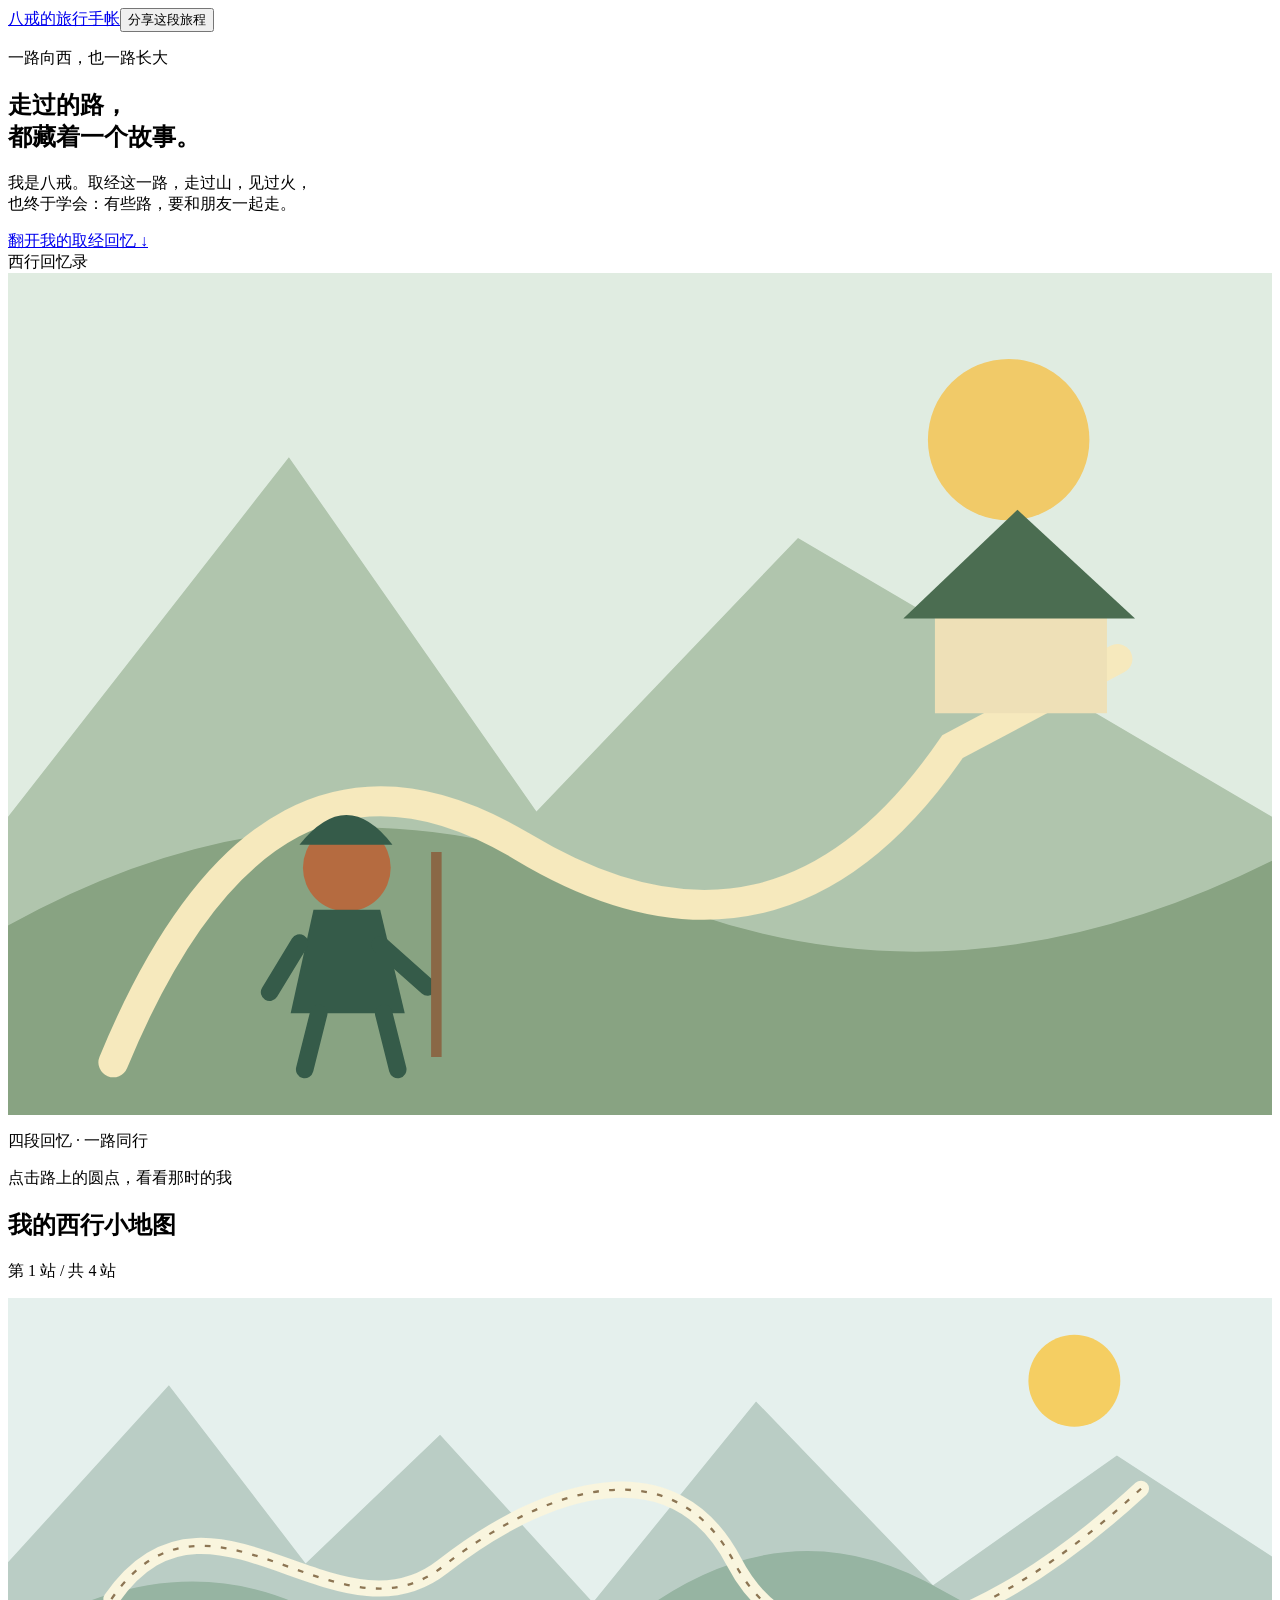
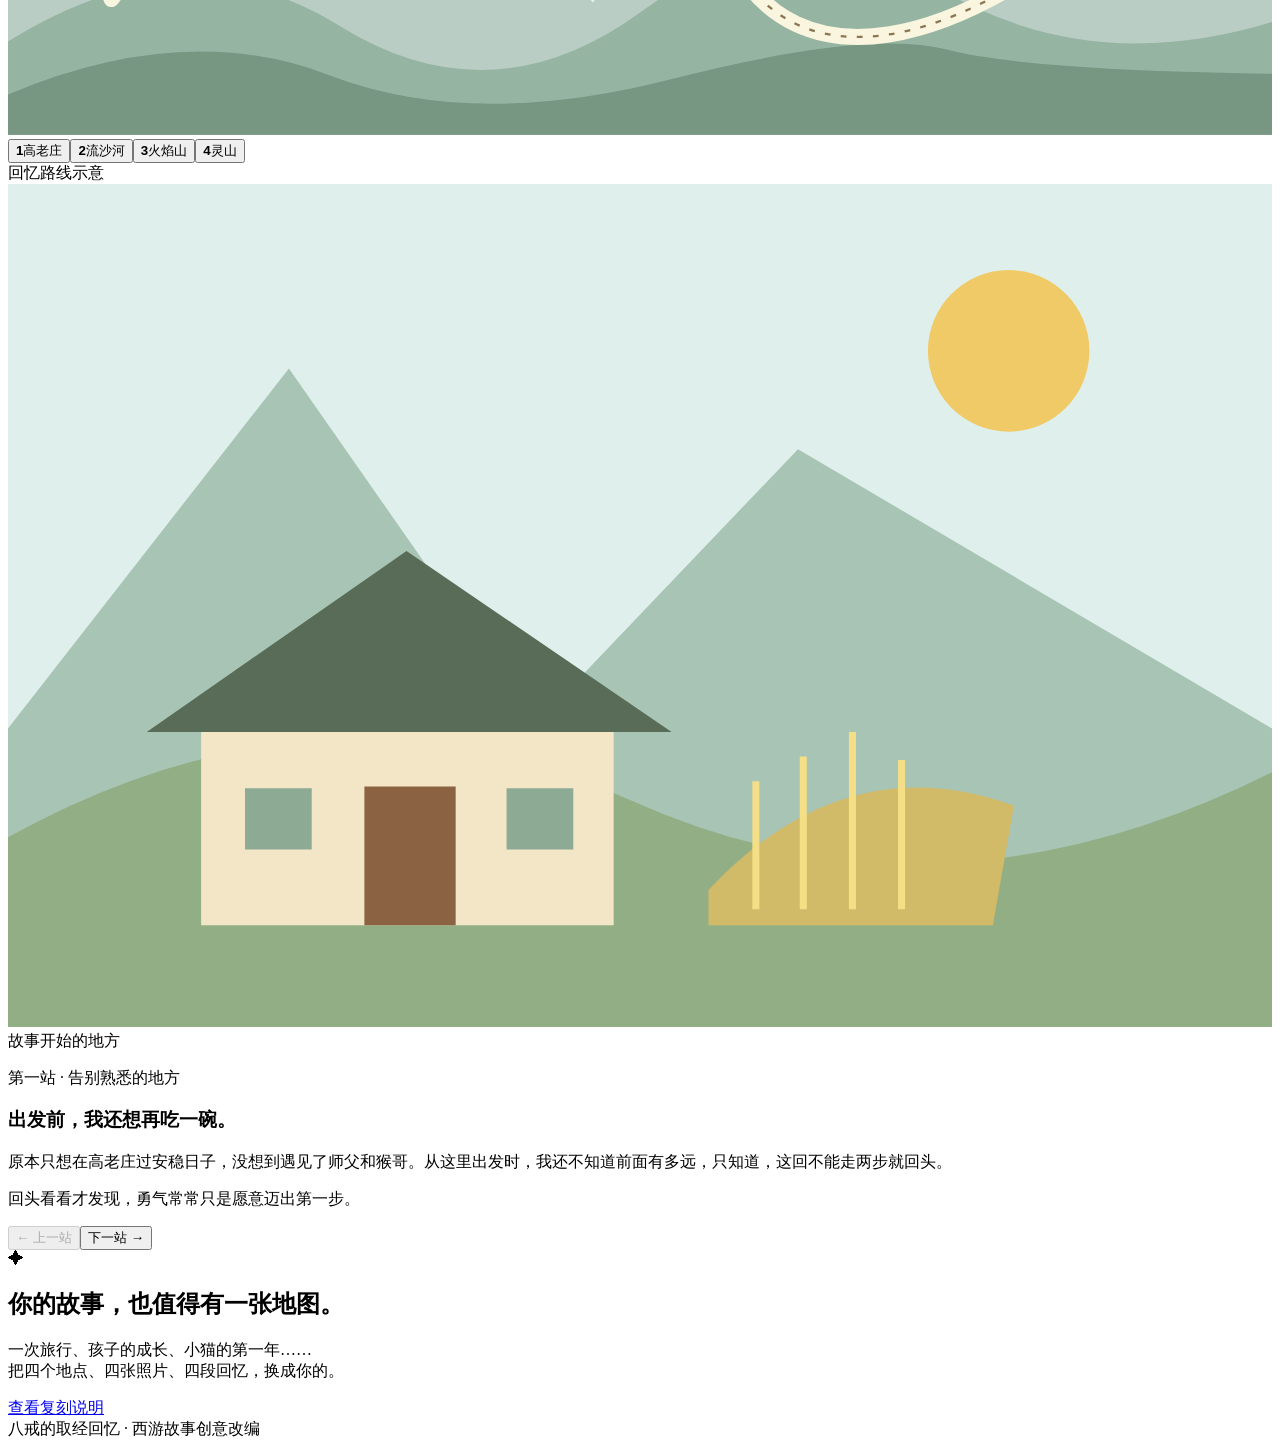
==== index.html @ df61aba3 "Add tutorial website index.html" ====
<!doctype html>
<html lang="zh-CN">
<head><meta charset="utf-8"><meta name="viewport" content="width=device-width,initial-scale=1"><title>八戒的取经回忆地图</title><meta name="description" content="点开一站，翻开一段取经回忆。一个可以换成自己人生故事的小网站。"><link rel="stylesheet" href="style.css"></head>
<body>
<header><a class="brand" href="#">八戒的旅行手帐</a><button id="share">分享这段旅程</button></header>
<main>
<section class="intro"><div><p class="small">一路向西，也一路长大</p><h1>走过的路，<br>都藏着一个故事。</h1><p class="lead">我是八戒。取经这一路，走过山，见过火，<br>也终于学会：有些路，要和朋友一起走。</p><a class="start" href="#journey">翻开我的取经回忆 <span>↓</span></a></div><div class="cover"><span class="stamp">西行回忆录</span><div class="cover-art" id="coverArt"></div><p>四段回忆 · 一路同行</p></div></section>
<section id="journey" class="journey"><div class="section-head"><div><p class="small">点击路上的圆点，看看那时的我</p><h2>我的西行小地图</h2></div><p id="count">第一站 / 共四站</p></div>
<div class="map" aria-label="取经回忆路线，示意地图"><svg class="landscape" viewBox="0 0 1100 380" preserveAspectRatio="xMidYMid slice" aria-hidden="true"><rect width="1100" height="380" fill="#e5f0ed"/><circle cx="928" cy="72" r="40" fill="#f5ce62"/><path d="M0 230L140 76 259 231 376 119 509 265 651 90 805 250 965 137 1100 225V380H0Z" fill="#bacdc5"/><path d="M0 299Q155 202 288 285T551 273T812 254T1100 282V380H0Z" fill="#96b4a2"/><path d="M0 345Q154 280 279 328T576 332T817 306T1100 327V380H0Z" fill="#779783"/><path d="M90 262C174 140 286 306 378 234S580 130 632 230 820 319 986 166" fill="none" stroke="#f9f5de" stroke-width="14" stroke-linecap="round"/><path d="M90 262C174 140 286 306 378 234S580 130 632 230 820 319 986 166" fill="none" stroke="#8d7654" stroke-width="2" stroke-dasharray="5 9"/></svg><div id="pins"></div><span class="map-note">回忆路线示意</span></div>
<div class="memory"><div class="picture"><img id="storyImage" alt=""><span id="caption"></span></div><article aria-live="polite"><p class="small" id="chapter"></p><h3 id="storyTitle"></h3><p id="storyText"></p><p class="thought" id="thought"></p><div class="turn"><button id="prev" aria-label="上一站">← 上一站</button><button id="next" aria-label="下一站">下一站 →</button></div></article></div>
</section>
<section class="ending"><span>✦</span><h2>你的故事，也值得有一张地图。</h2><p>一次旅行、孩子的成长、小猫的第一年……<br>把四个地点、四张照片、四段回忆，换成你的。</p><a href="README.md">查看复刻说明</a></section>
</main><footer>八戒的取经回忆 · 西游故事创意改编</footer><p id="status" role="status"></p>
<script src="data.js"></script><script src="app.js"></script>
</body></html>
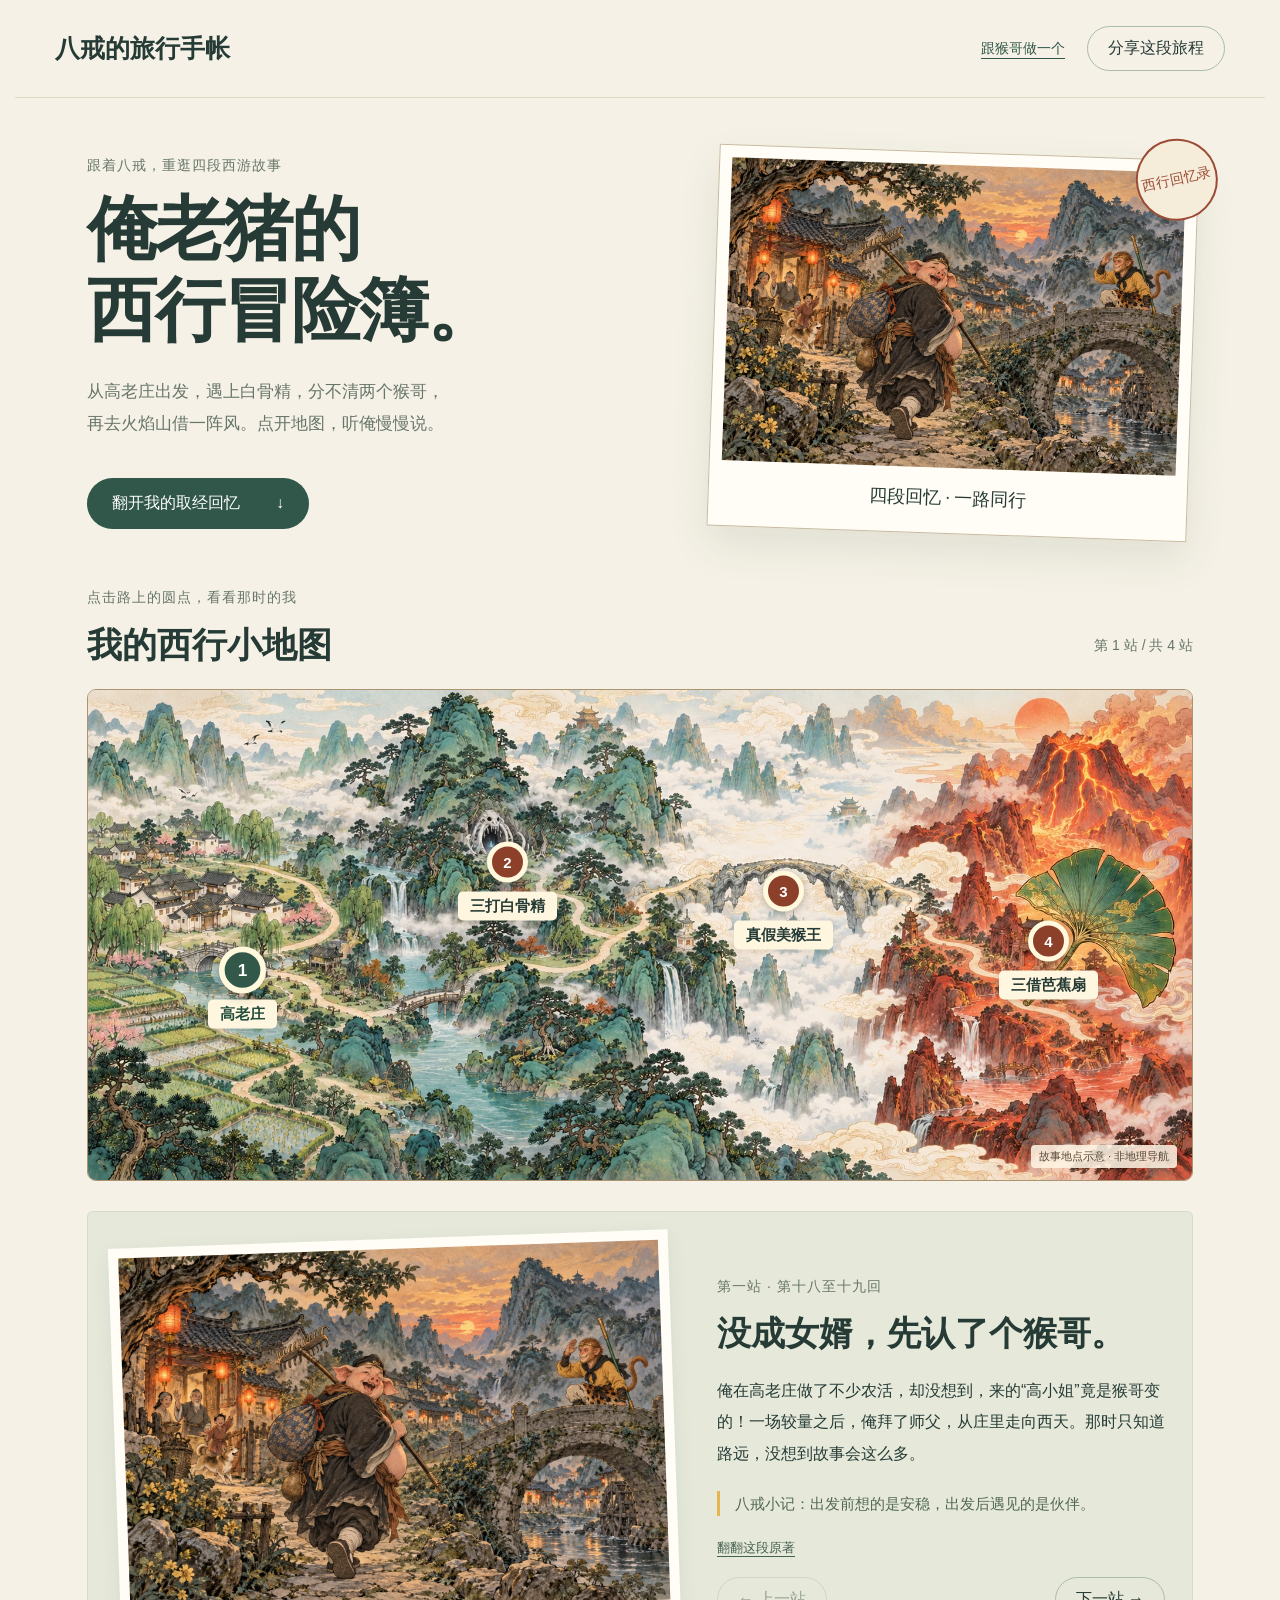
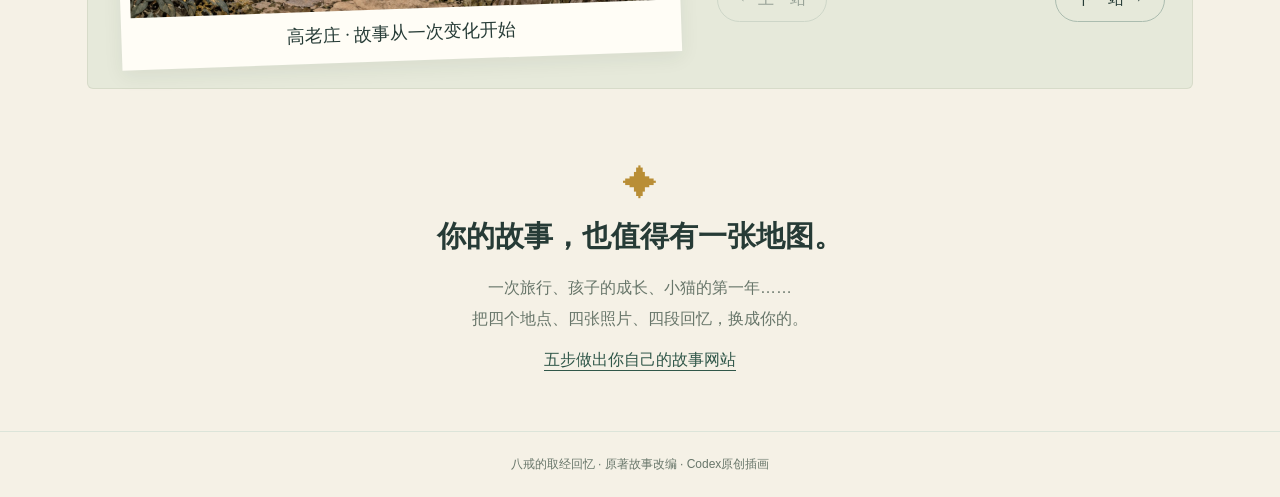
==== commit 0543d549: "Upgrade illustrated story map with consistent character references and five-step tutorial" ====
--- a/index.html
+++ b/index.html
@@ -1,15 +1,15 @@
 <!doctype html>
 <html lang="zh-CN">
-<head><meta charset="utf-8"><meta name="viewport" content="width=device-width,initial-scale=1"><title>八戒的取经回忆地图</title><meta name="description" content="点开一站，翻开一段取经回忆。一个可以换成自己人生故事的小网站。"><link rel="stylesheet" href="style.css"></head>
+<head><meta charset="utf-8"><meta name="viewport" content="width=device-width,initial-scale=1"><title>八戒的取经回忆地图</title><meta name="description" content="点开一站，翻开一段取经回忆。一个可以换成自己人生故事的小网站。"><link rel="stylesheet" href="style.css"><link rel="stylesheet" href="storybook.css"></head>
 <body>
-<header><a class="brand" href="#">八戒的旅行手帐</a><button id="share">分享这段旅程</button></header>
+<header><a class="brand" href="#">八戒的旅行手帐</a><nav><a href="steps.html">跟猴哥做一个</a><button id="share">分享这段旅程</button></nav></header>
 <main>
-<section class="intro"><div><p class="small">一路向西，也一路长大</p><h1>走过的路，<br>都藏着一个故事。</h1><p class="lead">我是八戒。取经这一路，走过山，见过火，<br>也终于学会：有些路，要和朋友一起走。</p><a class="start" href="#journey">翻开我的取经回忆 <span>↓</span></a></div><div class="cover"><span class="stamp">西行回忆录</span><div class="cover-art" id="coverArt"></div><p>四段回忆 · 一路同行</p></div></section>
+<section class="intro"><div><p class="small">跟着八戒，重逛四段西游故事</p><h1>俺老猪的<br>西行冒险簿。</h1><p class="lead">从高老庄出发，遇上白骨精，分不清两个猴哥，<br>再去火焰山借一阵风。点开地图，听俺慢慢说。</p><a class="start" href="#journey">翻开我的取经回忆 <span>↓</span></a></div><div class="cover"><span class="stamp">西行回忆录</span><div class="cover-art" id="coverArt"></div><p>四段回忆 · 一路同行</p></div></section>
 <section id="journey" class="journey"><div class="section-head"><div><p class="small">点击路上的圆点，看看那时的我</p><h2>我的西行小地图</h2></div><p id="count">第一站 / 共四站</p></div>
-<div class="map" aria-label="取经回忆路线，示意地图"><svg class="landscape" viewBox="0 0 1100 380" preserveAspectRatio="xMidYMid slice" aria-hidden="true"><rect width="1100" height="380" fill="#e5f0ed"/><circle cx="928" cy="72" r="40" fill="#f5ce62"/><path d="M0 230L140 76 259 231 376 119 509 265 651 90 805 250 965 137 1100 225V380H0Z" fill="#bacdc5"/><path d="M0 299Q155 202 288 285T551 273T812 254T1100 282V380H0Z" fill="#96b4a2"/><path d="M0 345Q154 280 279 328T576 332T817 306T1100 327V380H0Z" fill="#779783"/><path d="M90 262C174 140 286 306 378 234S580 130 632 230 820 319 986 166" fill="none" stroke="#f9f5de" stroke-width="14" stroke-linecap="round"/><path d="M90 262C174 140 286 306 378 234S580 130 632 230 820 319 986 166" fill="none" stroke="#8d7654" stroke-width="2" stroke-dasharray="5 9"/></svg><div id="pins"></div><span class="map-note">回忆路线示意</span></div>
-<div class="memory"><div class="picture"><img id="storyImage" alt=""><span id="caption"></span></div><article aria-live="polite"><p class="small" id="chapter"></p><h3 id="storyTitle"></h3><p id="storyText"></p><p class="thought" id="thought"></p><div class="turn"><button id="prev" aria-label="上一站">← 上一站</button><button id="next" aria-label="下一站">下一站 →</button></div></article></div>
+<div class="map-scroll"><div class="map" aria-label="取经回忆路线，示意地图"><img class="landscape story-map" src="images/map-v2.webp" alt="高老庄、白虎岭、云间辨真与火焰山的手绘西游地图"><div id="pins"></div><span class="map-note">故事地点示意 · 非地理导航</span></div></div><p class="mobile-hint">左右滑动地图，点开路上的故事</p>
+<div class="memory"><div class="picture"><img id="storyImage" alt=""><span id="caption"></span></div><article aria-live="polite"><p class="small" id="chapter"></p><h3 id="storyTitle"></h3><p id="storyText"></p><p class="thought" id="thought"></p><a id="sourceLink" target="_blank" rel="noopener">翻翻这段原著</a><div class="turn"><button id="prev" aria-label="上一站">← 上一站</button><button id="next" aria-label="下一站">下一站 →</button></div></article></div>
 </section>
-<section class="ending"><span>✦</span><h2>你的故事，也值得有一张地图。</h2><p>一次旅行、孩子的成长、小猫的第一年……<br>把四个地点、四张照片、四段回忆，换成你的。</p><a href="README.md">查看复刻说明</a></section>
-</main><footer>八戒的取经回忆 · 西游故事创意改编</footer><p id="status" role="status"></p>
+<section class="ending"><span>✦</span><h2>你的故事，也值得有一张地图。</h2><p>一次旅行、孩子的成长、小猫的第一年……<br>把四个地点、四张照片、四段回忆，换成你的。</p><a href="steps.html">五步做出你自己的故事网站</a></section>
+</main><footer>八戒的取经回忆 · 原著故事改编 · Codex原创插画</footer><p id="status" role="status"></p>
 <script src="data.js"></script><script src="app.js"></script>
 </body></html>
--- a/style.css
+++ b/style.css
@@ -0,0 +1 @@
+:root{--ink:#243e36;--paper:#f8faf5;--green:#355b49;--gold:#e7b550;--muted:#62776a}*{box-sizing:border-box}html{scroll-behavior:smooth;scroll-padding-top:24px}body{margin:0;color:var(--ink);background:var(--paper);font-family:"Microsoft YaHei","PingFang SC",sans-serif}header{max-width:1250px;margin:auto;padding:26px 40px;display:flex;justify-content:space-between;align-items:center;border-bottom:1px solid #dce4d9}.brand{font-family:"STKaiti","KaiTi",serif;font-size:25px;font-weight:bold;color:var(--ink);text-decoration:none}button,a.start{font:inherit}button{cursor:pointer;background:transparent;border:1px solid #abbcaf;border-radius:30px;padding:11px 20px;color:var(--ink)}button:hover{background:#e7eee3}button:disabled{opacity:.4;cursor:default}button:focus-visible,a:focus-visible{outline:3px solid #b87814;outline-offset:5px}main{max-width:1170px;margin:auto;padding:0 32px}.intro{display:grid;grid-template-columns:1.2fr 1fr;gap:70px;padding:68px 0 74px;align-items:center}.small{font-size:14px;letter-spacing:1px;color:var(--muted);margin:0 0 15px}h1,h2,h3{font-family:"STKaiti","KaiTi","Songti SC",serif}h1{font-size:64px;line-height:1.18;letter-spacing:-2px;margin:0 0 25px}p.lead{font-size:17px;line-height:1.9;color:var(--muted)}.start{display:inline-flex;gap:36px;align-items:center;background:var(--green);color:white;border-radius:30px;padding:15px 25px;text-decoration:none;margin-top:20px}.cover{position:relative;background:#fff;transform:rotate(3deg);padding:18px 18px 8px;box-shadow:0 18px 42px #26443719;border:1px solid #e0e6dd}.cover-art svg{width:100%;display:block}.cover p{text-align:center;font-family:"KaiTi",serif;font-size:18px}.stamp{position:absolute;right:-20px;top:-22px;z-index:1;border:2px solid #a25142;color:#a25142;border-radius:50%;width:82px;height:82px;display:grid;place-items:center;background:#faf6e7;transform:rotate(-14deg);font-size:14px}.section-head{display:flex;justify-content:space-between;align-items:end;margin-bottom:24px}h2{font-size:35px;margin:0}.section-head>p{font-size:14px;color:var(--muted)}.map{position:relative;height:350px;border-radius:7px;overflow:hidden;border:1px solid #cbd9cd}.landscape{width:100%;height:100%;position:absolute}.pin{position:absolute;transform:translate(-50%,-50%);padding:0;border:0;background:none;text-align:center;min-width:100px}.pin:hover{background:none}.pin b{display:grid;place-items:center;margin:auto auto 9px;width:41px;height:41px;border:5px solid #faf8e8;background:#355b49;border-radius:50%;color:white;box-shadow:0 3px 10px #253f3440;font-size:15px}.pin span{background:#faf8e8;padding:5px 12px;border-radius:5px;display:inline-block;font-size:15px;font-weight:600}.pin[aria-pressed=true] b{background:#bd6b38;transform:scale(1.14)}.pin[aria-pressed=true] span{color:#a45325}.map-note{position:absolute;bottom:12px;right:15px;color:#fff;font-size:12px;background:#355b4999;padding:4px 8px;border-radius:4px}.memory{display:grid;grid-template-columns:1fr 1fr;gap:65px;align-items:center;margin:38px 0 0;padding:30px;background:#edf2e9;border-radius:6px}.picture{background:white;padding:10px 10px 16px;transform:rotate(-2deg);box-shadow:0 6px 20px #22392f12;min-width:0}.picture img{width:100%;aspect-ratio:1.5;object-fit:cover;display:block}.picture span{display:block;text-align:center;font-family:"KaiTi",serif;font-size:18px;margin-top:12px}h3{font-size:34px;margin:0 0 18px}#storyText{font-size:16px;line-height:1.95;max-width:32em;margin:0}.thought{border-left:3px solid var(--gold);padding-left:15px;font-size:15px;line-height:1.7;color:#526753;margin:22px 0}.turn{display:flex;justify-content:space-between;gap:10px}.ending{text-align:center;padding:75px 0 60px}.ending>span{font-size:35px;color:#b98e36}.ending h2{font-size:29px;margin:13px 0}.ending p{line-height:1.9;color:var(--muted);font-size:16px}.ending a{color:var(--green);text-underline-offset:5px}footer{text-align:center;font-size:12px;color:var(--muted);padding:24px;border-top:1px solid #dce4d9}#status:not(:empty){position:fixed;bottom:25px;left:50%;transform:translateX(-50%);background:var(--ink);color:white;padding:12px 23px;border-radius:8px;width:max-content;max-width:90vw;z-index:10}#status:empty{display:none}@media(max-width:700px){header{padding:20px}.brand{font-size:21px}header button{font-size:12px;padding:9px 13px}main{padding:0 20px}.intro{grid-template-columns:1fr;gap:42px;padding:40px 0 55px}h1{font-size:44px}.lead br{display:none}.cover{max-width:370px;width:90%;margin:auto}.stamp{right:-13px}.section-head{align-items:start;gap:8px}h2{font-size:27px}.section-head>p{white-space:nowrap;font-size:12px}.small{font-size:12px;line-height:1.6}.map{height:235px}.pin{min-width:65px}.pin b{width:34px;height:34px;border-width:4px;font-size:12px}.pin span{font-size:12px;padding:5px 7px}.memory{grid-template-columns:1fr;gap:30px;padding:20px;margin-top:24px}h3{font-size:29px}.ending{padding:50px 0}.ending h2{font-size:25px}}@media(prefers-reduced-motion:reduce){html{scroll-behavior:auto}*{transition:none!important}}
--- a/storybook.css
+++ b/storybook.css
@@ -0,0 +1 @@
+:root{--ink:#263b36;--paper:#f5f1e6;--green:#305749;--muted:#68766a}body{background-color:var(--paper);background-image:radial-gradient(#82755910 .7px,transparent .7px);background-size:6px 6px}header{border-color:#b9aa8c55}header nav{display:flex;align-items:center;gap:22px}header nav a{font-size:14px;color:var(--green);text-underline-offset:5px}.intro{padding-top:54px;padding-bottom:55px;gap:50px}h1{font-size:70px;line-height:1.15}.cover{padding:12px 12px 5px;background:#fffdf5;border-color:#c7baa1;transform:rotate(2deg)}.cover-art img{aspect-ratio:1.5;object-fit:cover}.stamp{background:#f5edda;border-color:#9c4a34;color:#9c4a34}.section-head{margin-bottom:20px}.map-scroll{overflow-x:auto;border-radius:9px;border:1px solid #ac9471}.map{height:auto;aspect-ratio:2.25;min-width:760px;border:0;border-radius:0}.story-map{width:100%;height:100%;object-fit:fill}.pin b{background:#8c402a;border-color:#fff8dc;box-shadow:0 2px 10px #2e271d55}.pin span{background:#fff6df;box-shadow:0 2px 9px #3a2d1e22}.pin[aria-pressed=true] b{background:#315848;transform:scale(1.15)}.pin[aria-pressed=true] span{color:#244d3d}.map-note{background:#fff6e6d9;color:#554735;font-size:11px}.memory{gap:42px;grid-template-columns:1.25fr 1fr;background:#e6e9da;border:1px solid #b6bda555;padding:27px;margin-top:30px}.picture{background:#fffdf6}.picture img{aspect-ratio:1.5;object-fit:contain}#sourceLink{display:inline-block;margin:0 0 20px;color:#456150;font-size:13px;text-underline-offset:4px}.mobile-hint{display:none}.revealing{animation:page-open .35s ease-out}@keyframes page-open{from{opacity:.4;transform:translateY(6px)}to{opacity:1;transform:translateY(0)}}@media(max-width:700px){header nav{gap:8px}header nav a{font-size:12px}header button{padding:9px 10px}.brand{font-size:19px}h1{font-size:49px}.intro{gap:30px;padding:33px 0 42px}.memory{grid-template-columns:1fr;gap:24px;padding:17px}.mobile-hint{display:block;color:#68705e;font-size:12px;margin:10px 0}.section-head{display:block}.section-head>p{margin:12px 0}h2{font-size:28px}.map{min-width:760px}.cover{width:94%}.ending h2{font-size:26px}}@media(prefers-reduced-motion:reduce){.revealing{animation:none}}
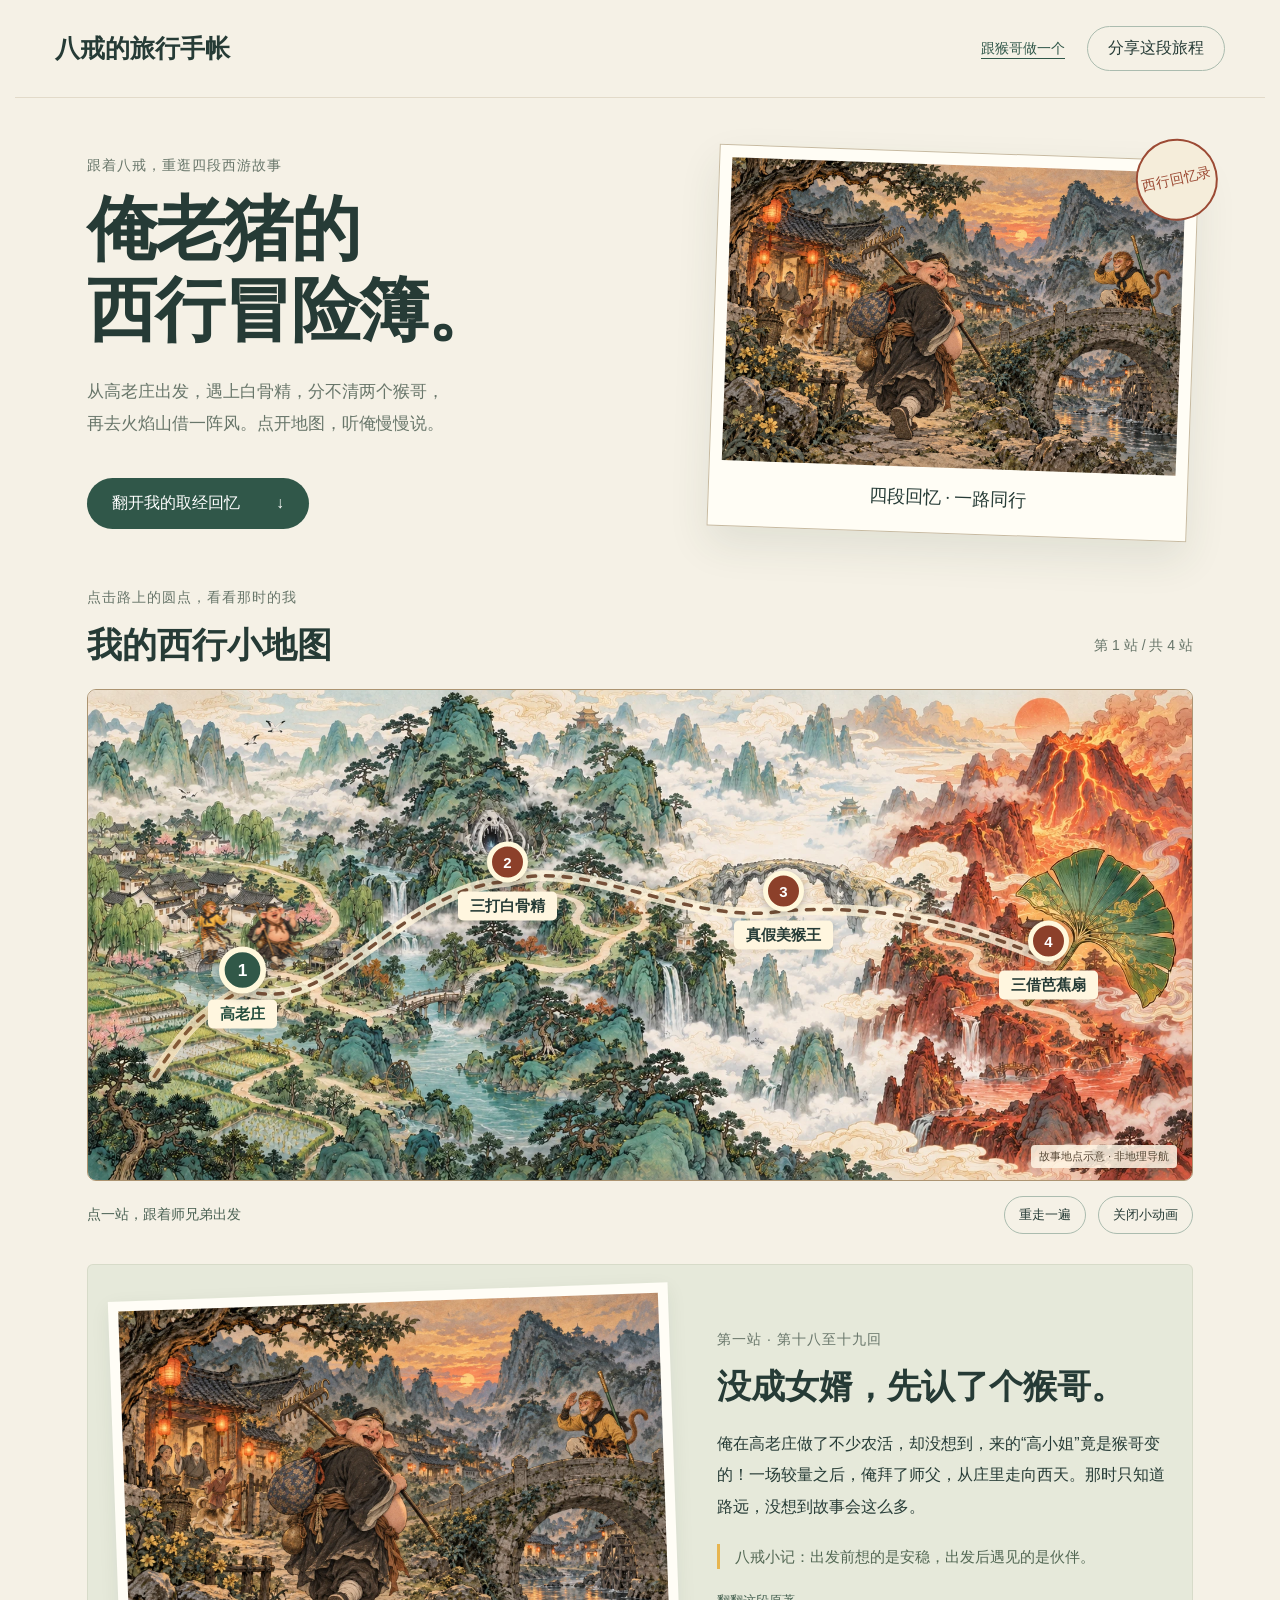
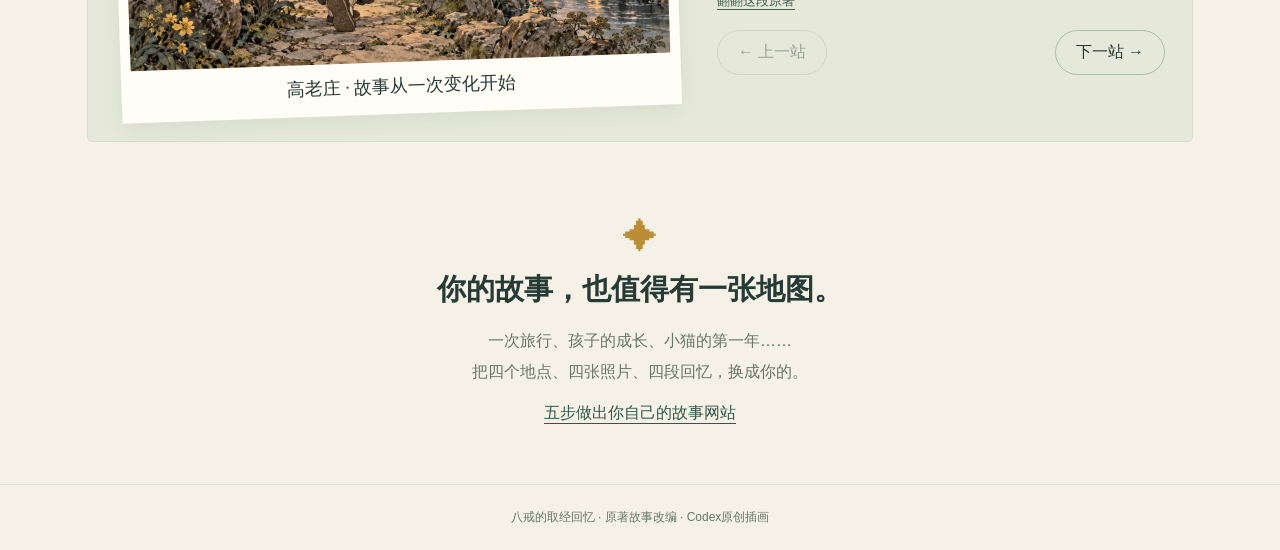
==== commit 74134e3f: "Add dotted route and fixed-face traveling characters" ====
--- a/index.html
+++ b/index.html
@@ -1,6 +1,6 @@
 <!doctype html>
 <html lang="zh-CN">
-<head><meta charset="utf-8"><meta name="viewport" content="width=device-width,initial-scale=1"><title>八戒的取经回忆地图</title><meta name="description" content="点开一站，翻开一段取经回忆。一个可以换成自己人生故事的小网站。"><link rel="stylesheet" href="style.css"><link rel="stylesheet" href="storybook.css"></head>
+<head><meta charset="utf-8"><meta name="viewport" content="width=device-width,initial-scale=1"><title>八戒的取经回忆地图</title><meta name="description" content="点开一站，翻开一段取经回忆。一个可以换成自己人生故事的小网站。"><link rel="stylesheet" href="style.css"><link rel="stylesheet" href="storybook.css"><link rel="stylesheet" href="travel.css"></head>
 <body>
 <header><a class="brand" href="#">八戒的旅行手帐</a><nav><a href="steps.html">跟猴哥做一个</a><button id="share">分享这段旅程</button></nav></header>
 <main>
@@ -11,5 +11,5 @@
 </section>
 <section class="ending"><span>✦</span><h2>你的故事，也值得有一张地图。</h2><p>一次旅行、孩子的成长、小猫的第一年……<br>把四个地点、四张照片、四段回忆，换成你的。</p><a href="steps.html">五步做出你自己的故事网站</a></section>
 </main><footer>八戒的取经回忆 · 原著故事改编 · Codex原创插画</footer><p id="status" role="status"></p>
-<script src="data.js"></script><script src="app.js"></script>
+<script src="data.js"></script><script src="app.js"></script><script src="travel.js"></script>
 </body></html>
--- a/travel.css
+++ b/travel.css
@@ -0,0 +1,2 @@
+.route-overlay{position:absolute;inset:0;width:100%;height:100%;pointer-events:none;z-index:1}.route-overlay path{fill:none;stroke-linecap:round;stroke-linejoin:round}.route-shadow{stroke:#fff6dccc;stroke-width:10}.route-dashes{stroke:#765038;stroke-width:3.2;stroke-dasharray:7 9}.route-complete{stroke:#c7872c;stroke-width:3.3;stroke-dasharray:0 1600}.pin{z-index:4}.travelers{position:absolute;z-index:3;display:flex;gap:0;align-items:end;transform:translate(-45%,-65%);pointer-events:none;will-change:left,top}.traveler{position:relative;width:69px;height:88px}.traveler img{width:100%;height:100%;object-fit:contain;filter:drop-shadow(0 3px 2px #201b2540)}.traveler.pig{width:74px;margin-left:-8px;transform:translateY(4px)}.walking .traveler img{animation:soft-step .8s ease-in-out infinite}.walking .pig img{animation-delay:.25s}.going-left .traveler img{transform:scaleX(-1)}.walking.going-left .traveler img{animation-name:soft-step-left}.arrival-spark{position:absolute;top:4px;right:0;color:#fff0a6;font-size:22px;opacity:0}.arrived .arrival-spark{animation:arrival .8s ease-out 1}.map-controls{display:flex;align-items:center;gap:12px;margin:15px 0 5px;flex-wrap:wrap}.map-controls p{flex:1;min-width:220px;margin:0;font-size:14px;color:#4c6355}.map-controls button{font-size:13px;padding:9px 14px}.motion-off *{animation:none!important}.diary-audio{display:flex;align-items:center;gap:12px;margin:0 0 20px}.diary-audio button{display:flex;gap:8px;align-items:center;padding:10px 15px;border-color:#a4af90;background:#fff8e8}.diary-audio svg{width:19px;height:19px}.diary-audio small{color:#647257}.diary-audio button[aria-pressed=true]{background:#355b49;color:white}.arrival-spark{pointer-events:none}@keyframes soft-step{0%,100%{transform:translateY(0)}50%{transform:translateY(-2px)}}@keyframes soft-step-left{0%,100%{transform:scaleX(-1) translateY(0)}50%{transform:scaleX(-1) translateY(-2px)}}@keyframes arrival{0%{opacity:0;transform:scale(.7)}45%{opacity:1;transform:scale(1.1)}100%{opacity:0;transform:scale(1.4)}}@media(max-width:700px){.traveler{width:57px;height:76px}.traveler.pig{width:62px}.map-controls{gap:8px}.map-controls p{font-size:12px;flex-basis:100%}.map-controls button{font-size:12px}}@media(prefers-reduced-motion:reduce){.walking .traveler img,.arrived .arrival-spark{animation:none}}
+.travelers{transform:translate(-50%,-100%);margin-top:-14px}.route-complete{stroke-width:9;opacity:.16}
